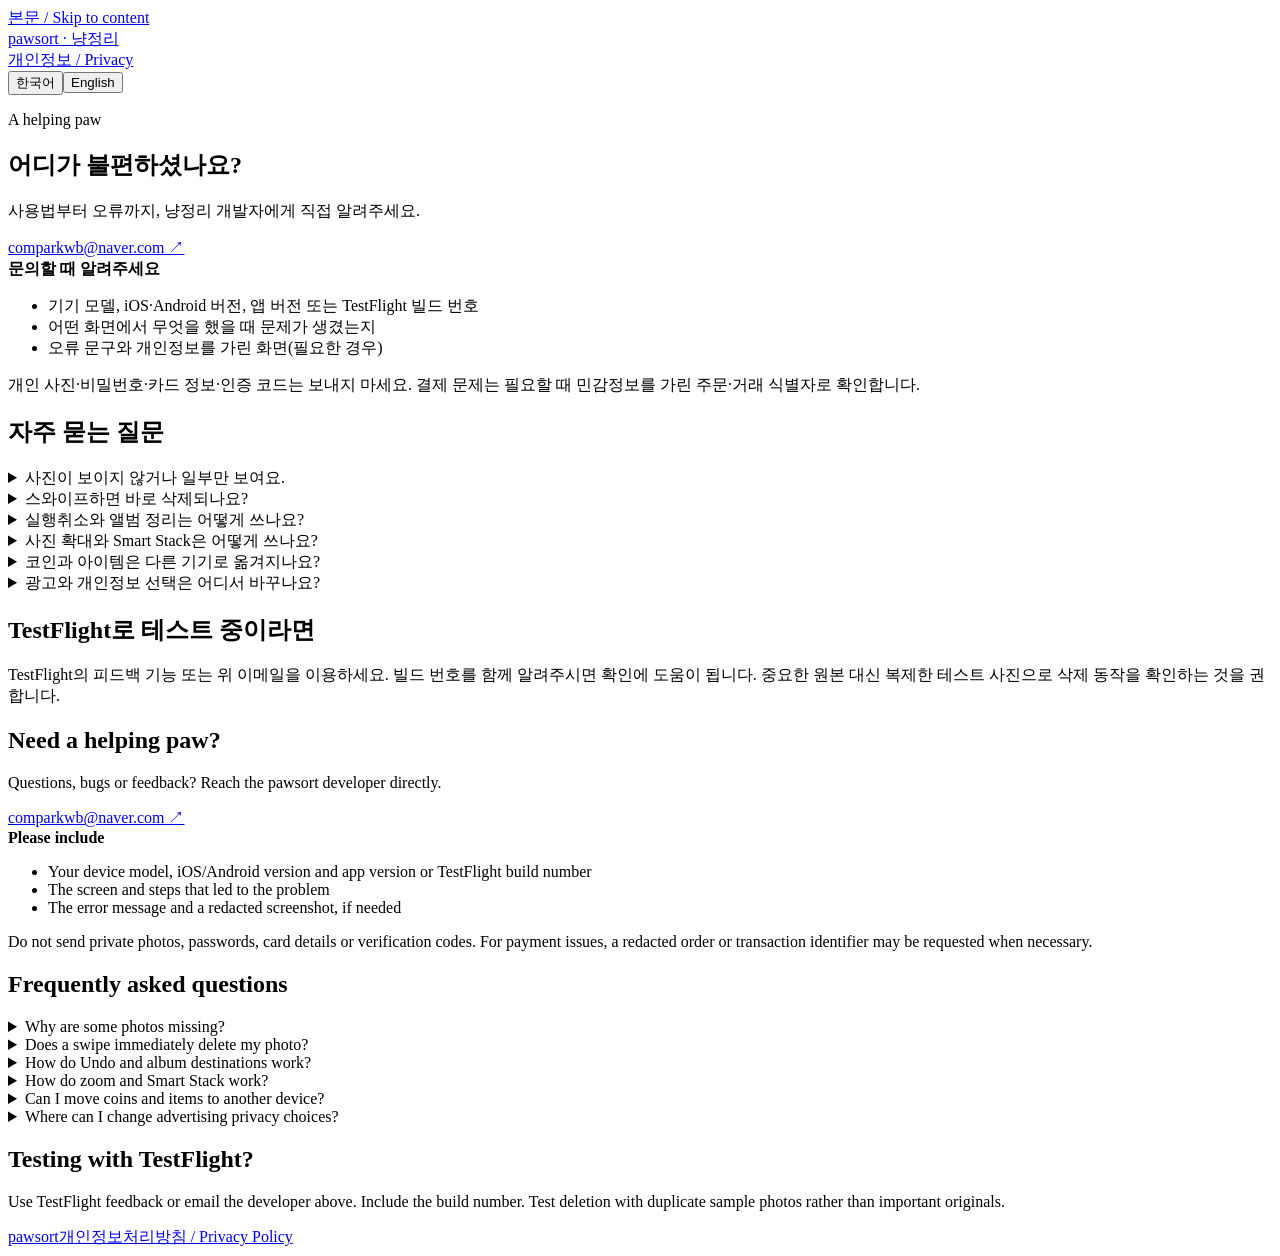
==== support.html @ 9f5468fb "Publish pawsort public support.html" ====
<!doctype html>
<html lang="ko"><head><meta charset="utf-8"><meta name="viewport" content="width=device-width,initial-scale=1"><meta name="description" content="냥정리 / pawsort 고객지원 · 사용법, 사진 권한, 삭제 대기, 코인 및 구매 문의. Support and FAQs."><meta name="referrer" content="strict-origin-when-cross-origin"><title>고객지원 · Support | pawsort</title><link rel="stylesheet" href="site.css"><script src="site.js" defer></script></head>
<body><a class="skip" href="#main">본문 / Skip to content</a><header><a class="brand" href="index.html" data-local>pawsort · 냥정리</a><nav aria-label="Main"><a href="privacy.html" data-local>개인정보 / Privacy</a><div class="language-controls"><button type="button" data-set-lang="ko" aria-pressed="true">한국어</button><button type="button" data-set-lang="en" aria-pressed="false">English</button></div></nav></header>
<main id="main"><p class="eyebrow">A helping paw</p><section data-lang="ko" lang="ko"><h1>어디가 불편하셨나요?</h1><p class="lead">사용법부터 오류까지, 냥정리 개발자에게 직접 알려주세요.</p><a class="contact" href="mailto:comparkwb@naver.com?subject=pawsort%20%EA%B3%A0%EA%B0%9D%EC%A7%80%EC%9B%90">comparkwb@naver.com ↗</a>
<div class="callout"><strong>문의할 때 알려주세요</strong><ul><li>기기 모델, iOS·Android 버전, 앱 버전 또는 TestFlight 빌드 번호</li><li>어떤 화면에서 무엇을 했을 때 문제가 생겼는지</li><li>오류 문구와 개인정보를 가린 화면(필요한 경우)</li></ul><p>개인 사진·비밀번호·카드 정보·인증 코드는 보내지 마세요. 결제 문제는 필요할 때 민감정보를 가린 주문·거래 식별자로 확인합니다.</p></div>
<h2>자주 묻는 질문</h2>
<details><summary>사진이 보이지 않거나 일부만 보여요.</summary><p>휴대폰 설정에서 냥정리의 사진·동영상 접근 권한을 확인하세요. 일부 사진만 허용했다면 그 사진만 표시됩니다. 앱 상단의 미분류·앨범·태그 필터도 확인하세요. iCloud 사진은 원본 다운로드에 시간이 필요할 수 있습니다.</p></details>
<details><summary>스와이프하면 바로 삭제되나요?</summary><p>삭제 동작은 먼저 공통 삭제 대기 큐에 넣습니다. Quick Flick과 Smart Stack의 대기 항목을 검토한 뒤 삭제를 확인하세요. 최종 삭제 시 운영체제가 추가 확인을 요구할 수 있습니다. 최근 삭제 항목과 복구 기간은 기기·사진 서비스에 따라 다릅니다.</p></details>
<details><summary>실행취소와 앨범 정리는 어떻게 쓰나요?</summary><p>화면의 실행취소 버튼으로 지원되는 직전 정리 동작을 되돌릴 수 있습니다. 앨범 대상은 짧게 눌러 목록에서 고르거나 길게 눌러 다이얼로 바꿉니다. iOS의 앨범 추가는 같은 사진을 앨범에 연결하는 방식으로, 전체 사진 보관함에서 원본이 사라지는 ‘이동’과 다릅니다. Android 동작은 기기·앨범에 따라 달라질 수 있습니다.</p></details>
<details><summary>사진 확대와 Smart Stack은 어떻게 쓰나요?</summary><p>사진은 두 손가락으로 확대·축소하고 확대된 위치는 두 손가락으로 이동합니다. 한 손가락 스와이프는 정리 동작입니다. Smart Stack은 선택한 범위의 비슷한 사진을 기기에서 분석합니다. 남길 사진을 고르고 완료하면 나머지는 공통 삭제 대기로 보냅니다.</p></details>
<details><summary>코인과 아이템은 다른 기기로 옮겨지나요?</summary><p>빌드 13부터 설정 → 코인·아이템 백업과 복구에서 복구 코드를 만들 수 있습니다. 재설치·기기 변경 전에 전체 코드를 앱 밖에 저장하고 새 기기에서 입력하세요. 코드 생성 시점의 코인·아이템·상자·장착 상태로 덮어쓰며 합산하지 않습니다. 사진·태그·정리 기록은 포함하지 않습니다. 잔액이 바뀌면 새 코드를 저장하세요. 서버가 없어 잃어버린 코드의 재발급과 복사·변조·재사용 방지는 보장할 수 없습니다. 유료 구매 영수증을 대신하지 않으며 실결제는 아직 준비 중입니다.</p></details>
<details><summary>광고와 개인정보 선택은 어디서 바꾸나요?</summary><p>빌드 13부터 배너 표시 토글은 제공하지 않습니다. 동의 SDK가 요구하는 경우 설정에 ‘광고 개인정보 선택’ 메뉴가 표시됩니다. 자세한 내용은 <a href="privacy.html" data-local>개인정보처리방침</a>을 확인하세요.</p></details>
<h2>TestFlight로 테스트 중이라면</h2><p>TestFlight의 피드백 기능 또는 위 이메일을 이용하세요. 빌드 번호를 함께 알려주시면 확인에 도움이 됩니다. 중요한 원본 대신 복제한 테스트 사진으로 삭제 동작을 확인하는 것을 권합니다.</p></section>
<section data-lang="en" lang="en"><h1>Need a helping paw?</h1><p class="lead">Questions, bugs or feedback? Reach the pawsort developer directly.</p><a class="contact" href="mailto:comparkwb@naver.com?subject=pawsort%20Support">comparkwb@naver.com ↗</a>
<div class="callout"><strong>Please include</strong><ul><li>Your device model, iOS/Android version and app version or TestFlight build number</li><li>The screen and steps that led to the problem</li><li>The error message and a redacted screenshot, if needed</li></ul><p>Do not send private photos, passwords, card details or verification codes. For payment issues, a redacted order or transaction identifier may be requested when necessary.</p></div>
<h2>Frequently asked questions</h2>
<details><summary>Why are some photos missing?</summary><p>Check pawsort’s photo/video permissions in your phone’s settings. Limited access shows only authorized media. Also check the Unfiled, album and tag filters at the top of the app. Cloud-backed media may need time to download.</p></details>
<details><summary>Does a swipe immediately delete my photo?</summary><p>No. Delete actions first enter the shared pending-deletion queue. Review items from Quick Flick and Smart Stack before confirming deletion. Your operating system may ask for additional confirmation. Recently Deleted and recovery periods depend on your device and photo service.</p></details>
<details><summary>How do Undo and album destinations work?</summary><p>Use Undo for the previous supported sorting action. Tap an album destination to open a list or hold it to use the dial. On iOS, adding to an album links the same photo to that album; it does not remove the original from the full library. Android behavior can differ by device and destination.</p></details>
<details><summary>How do zoom and Smart Stack work?</summary><p>Pinch with two fingers to zoom, and use two fingers to pan. A one-finger swipe remains a sorting gesture. Smart Stack analyzes similar photos in your selected scope on your device. Choose what to keep; completing a group sends the other photos to the shared pending-deletion queue.</p></details>
<details><summary>Can I move coins and items to another device?</summary><p>From build 13, open Settings → Back up and restore coins &amp; items to create a recovery code. Save the complete code outside the app before reinstalling or changing devices, then enter it on the new device. It replaces, rather than adds to, coins, items, chests and equipment with the saved snapshot. Photos, tags and sorting history are excluded. Save a new code after balance changes. There is no server to reissue lost codes or fully prevent copying, modification or reuse. A code is not a purchase receipt; paid purchases remain in preparation.</p></details>
<details><summary>Where can I change advertising privacy choices?</summary><p>From build 13, there is no banner-visibility toggle. When required by the consent SDK, an “Ad privacy choices” menu appears in Settings. See the <a href="privacy.html" data-local>Privacy Policy</a>.</p></details>
<h2>Testing with TestFlight?</h2><p>Use TestFlight feedback or email the developer above. Include the build number. Test deletion with duplicate sample photos rather than important originals.</p></section>
</main><footer><a href="index.html" data-local>pawsort</a><a href="privacy.html" data-local>개인정보처리방침 / Privacy Policy</a></footer></body></html>
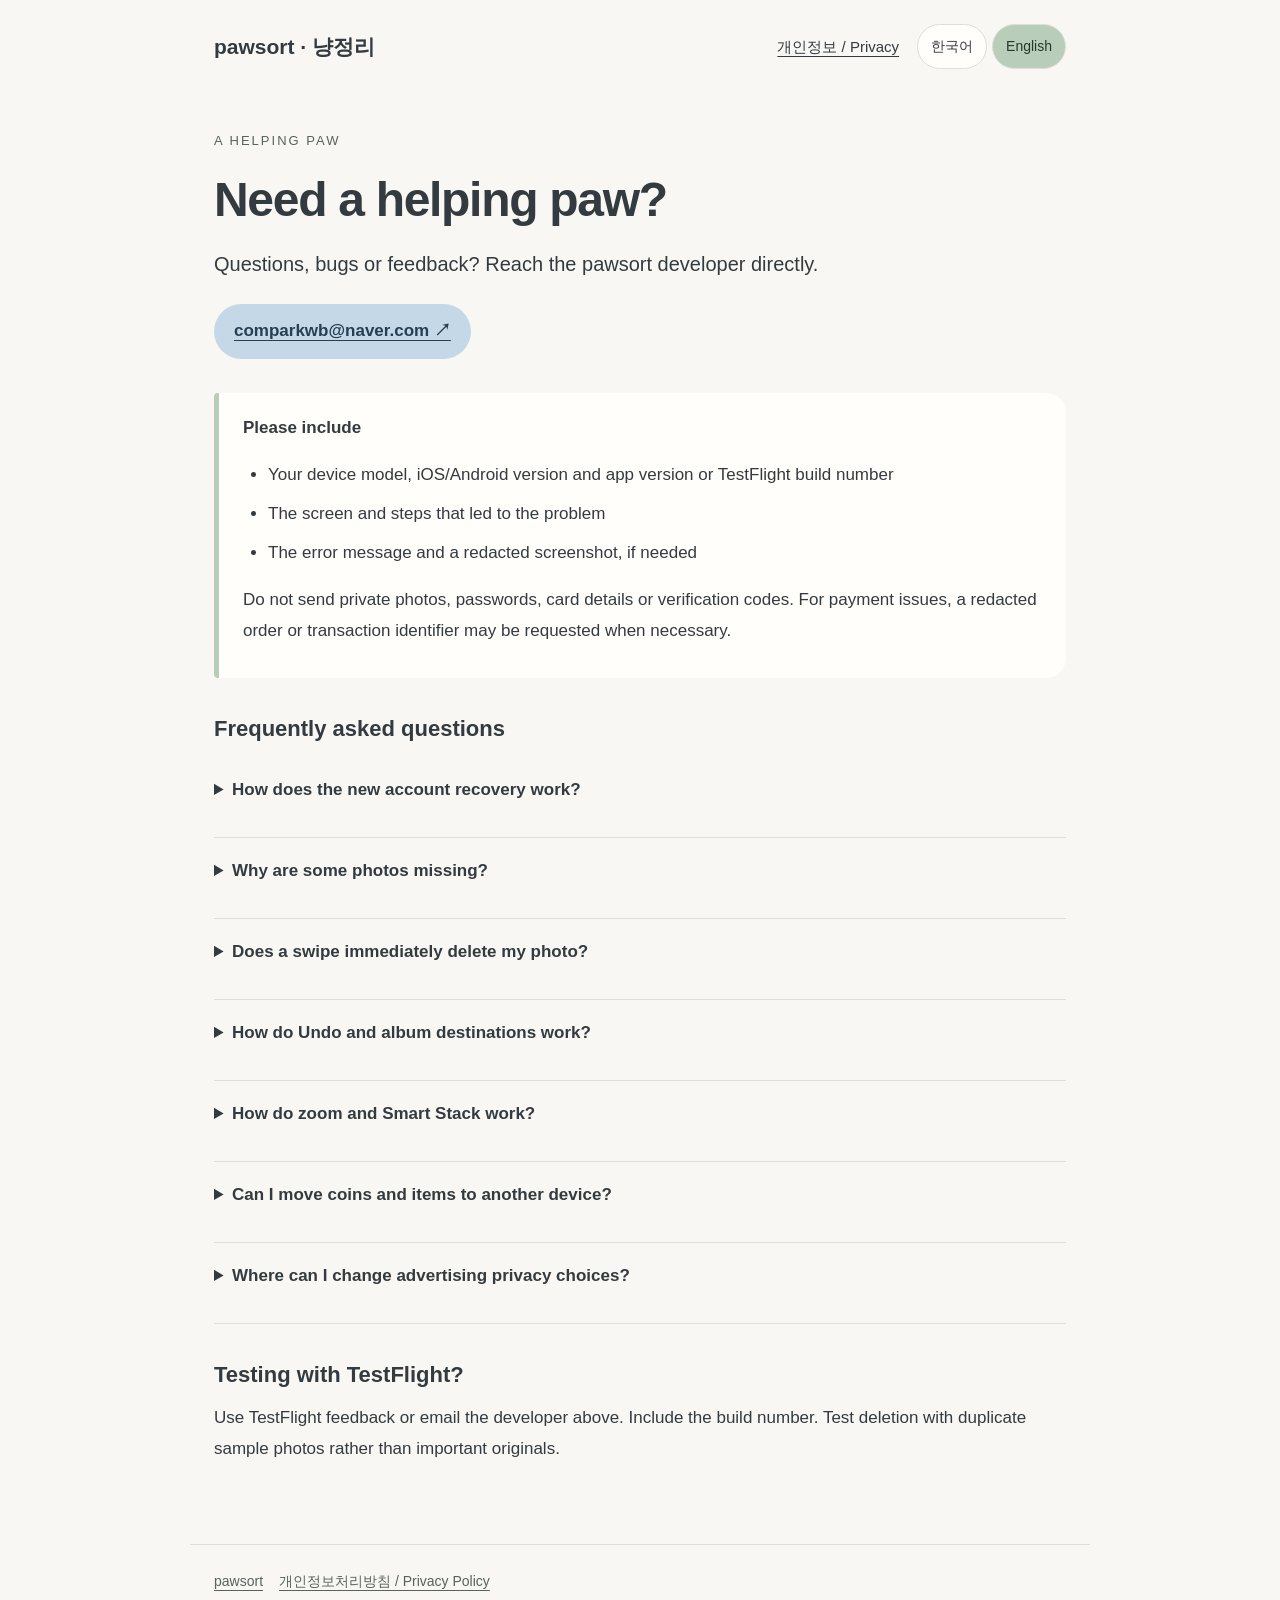
==== commit bbff030b: "docs: clarify Firebase account rollout, recovery and reward privacy" ====
--- a/support.html
+++ b/support.html
@@ -4,6 +4,7 @@
 <main id="main"><p class="eyebrow">A helping paw</p><section data-lang="ko" lang="ko"><h1>어디가 불편하셨나요?</h1><p class="lead">사용법부터 오류까지, 냥정리 개발자에게 직접 알려주세요.</p><a class="contact" href="mailto:comparkwb@naver.com?subject=pawsort%20%EA%B3%A0%EA%B0%9D%EC%A7%80%EC%9B%90">comparkwb@naver.com ↗</a>
 <div class="callout"><strong>문의할 때 알려주세요</strong><ul><li>기기 모델, iOS·Android 버전, 앱 버전 또는 TestFlight 빌드 번호</li><li>어떤 화면에서 무엇을 했을 때 문제가 생겼는지</li><li>오류 문구와 개인정보를 가린 화면(필요한 경우)</li></ul><p>개인 사진·비밀번호·카드 정보·인증 코드는 보내지 마세요. 결제 문제는 필요할 때 민감정보를 가린 주문·거래 식별자로 확인합니다.</p></div>
 <h2>자주 묻는 질문</h2>
+<details><summary>새 계정 복구는 어떻게 사용하나요?</summary><p>개발 중인 1.0 빌드 14에는 설정 → 계정과 복구를 추가했습니다. 게스트 계정은 재설치 후 복구를 보장하지 않으므로 제공자 설정이 완료되면 Apple 또는 Google에 연결하세요. 기존 계정 복구는 자동 합산 없이 해당 계정으로 전환합니다. 기존 로컬 코인과 아이템은 기기에 보존하고 검증 대기로 요청할 수 있습니다. 서버 지갑과 실제 광고 보상·실결제는 아직 비활성 상태입니다. 아래 복구 코드 설명은 기존 빌드 13용입니다.</p></details>
 <details><summary>사진이 보이지 않거나 일부만 보여요.</summary><p>휴대폰 설정에서 냥정리의 사진·동영상 접근 권한을 확인하세요. 일부 사진만 허용했다면 그 사진만 표시됩니다. 앱 상단의 미분류·앨범·태그 필터도 확인하세요. iCloud 사진은 원본 다운로드에 시간이 필요할 수 있습니다.</p></details>
 <details><summary>스와이프하면 바로 삭제되나요?</summary><p>삭제 동작은 먼저 공통 삭제 대기 큐에 넣습니다. Quick Flick과 Smart Stack의 대기 항목을 검토한 뒤 삭제를 확인하세요. 최종 삭제 시 운영체제가 추가 확인을 요구할 수 있습니다. 최근 삭제 항목과 복구 기간은 기기·사진 서비스에 따라 다릅니다.</p></details>
 <details><summary>실행취소와 앨범 정리는 어떻게 쓰나요?</summary><p>화면의 실행취소 버튼으로 지원되는 직전 정리 동작을 되돌릴 수 있습니다. 앨범 대상은 짧게 눌러 목록에서 고르거나 길게 눌러 다이얼로 바꿉니다. iOS의 앨범 추가는 같은 사진을 앨범에 연결하는 방식으로, 전체 사진 보관함에서 원본이 사라지는 ‘이동’과 다릅니다. Android 동작은 기기·앨범에 따라 달라질 수 있습니다.</p></details>
@@ -14,6 +15,7 @@
 <section data-lang="en" lang="en"><h1>Need a helping paw?</h1><p class="lead">Questions, bugs or feedback? Reach the pawsort developer directly.</p><a class="contact" href="mailto:comparkwb@naver.com?subject=pawsort%20Support">comparkwb@naver.com ↗</a>
 <div class="callout"><strong>Please include</strong><ul><li>Your device model, iOS/Android version and app version or TestFlight build number</li><li>The screen and steps that led to the problem</li><li>The error message and a redacted screenshot, if needed</li></ul><p>Do not send private photos, passwords, card details or verification codes. For payment issues, a redacted order or transaction identifier may be requested when necessary.</p></div>
 <h2>Frequently asked questions</h2>
+<details><summary>How does the new account recovery work?</summary><p>Development version 1.0, build 14 adds Settings → Account &amp; recovery. Guest accounts may not survive reinstallation: link Apple or Google once the provider configuration is complete. Restoring an existing account switches accounts without automatically merging balances. Legacy coins and items remain on your device and can be submitted for review. Server wallets, real ad rewards and live purchases are not activated yet. The recovery-code instructions below apply to existing build 13.</p></details>
 <details><summary>Why are some photos missing?</summary><p>Check pawsort’s photo/video permissions in your phone’s settings. Limited access shows only authorized media. Also check the Unfiled, album and tag filters at the top of the app. Cloud-backed media may need time to download.</p></details>
 <details><summary>Does a swipe immediately delete my photo?</summary><p>No. Delete actions first enter the shared pending-deletion queue. Review items from Quick Flick and Smart Stack before confirming deletion. Your operating system may ask for additional confirmation. Recently Deleted and recovery periods depend on your device and photo service.</p></details>
 <details><summary>How do Undo and album destinations work?</summary><p>Use Undo for the previous supported sorting action. Tap an album destination to open a list or hold it to use the dial. On iOS, adding to an album links the same photo to that album; it does not remove the original from the full library. Android behavior can differ by device and destination.</p></details>
--- a/site.css
+++ b/site.css
@@ -0,0 +1,4 @@
+:root{color-scheme:light dark;--bg:#f8f7f3;--surface:#fffefa;--text:#343b40;--muted:#58635f;--line:#dedfd6;--sage:#b9cdbb;--blue:#c5d8e8;--rose:#e9c6c6}
+*{box-sizing:border-box}body{margin:0;background:var(--bg);color:var(--text);font:17px/1.8 -apple-system,BlinkMacSystemFont,"Segoe UI",sans-serif;overflow-wrap:anywhere}a{color:inherit;text-underline-offset:4px}a:hover{text-decoration-thickness:2px}a:focus-visible,button:focus-visible,summary:focus-visible{outline:3px solid #527b9a;outline-offset:4px}header,main,footer{max-width:900px;margin:auto;padding:24px}header{display:flex;align-items:center;justify-content:space-between;gap:16px;flex-wrap:wrap}.brand{font-size:21px;font-weight:800;text-decoration:none}nav{display:flex;gap:18px;align-items:center;flex-wrap:wrap}nav a{font-size:15px}.language-controls{display:flex;gap:5px}button{font:inherit;font-size:14px;border:1px solid var(--line);padding:9px 13px;background:var(--surface);color:var(--text);border-radius:24px;cursor:pointer;min-height:44px}button[aria-pressed=true]{background:var(--sage);color:#25392c}h1{font-size:clamp(32px,6vw,48px);line-height:1.2;letter-spacing:-1.3px;margin:18px 0}h2{font-size:22px;line-height:1.4;margin:36px 0 12px}p{margin:12px 0}ul,ol{padding-left:25px}li{margin:8px 0}.eyebrow{font-size:13px;text-transform:uppercase;letter-spacing:2px;color:var(--muted)}.lead{font-size:20px;max-width:640px}.meta,footer{font-size:14px;color:var(--muted)}.callout{background:var(--surface);border-left:5px solid var(--sage);padding:20px 24px;border-radius:4px 20px 20px 4px;margin:24px 0}.contact{display:inline-block;background:var(--blue);color:#263f53;padding:12px 20px;border-radius:30px;font-weight:650;margin:10px 0}.links{display:flex;gap:14px;flex-wrap:wrap;margin:32px 0}.links a{padding:16px 22px;background:var(--surface);border:1px solid var(--line);border-radius:18px}.skip{position:absolute;left:16px;top:-100px;background:var(--surface);padding:12px;z-index:2}.skip:focus{top:12px}details{border-bottom:1px solid var(--line);padding:18px 0}summary{cursor:pointer;font-weight:650;min-height:44px}details p{padding:4px 0 4px 20px}footer{border-top:1px solid var(--line);margin-top:44px;padding-bottom:40px}footer a{margin-right:16px}[hidden]{display:none!important}
+@media(prefers-color-scheme:dark){:root{--bg:#202522;--surface:#2b322e;--text:#f1f0e9;--muted:#bec7be;--line:#4a564d}.contact{background:#c5d8e8}}
+@media(max-width:440px){header,main,footer{padding:20px}nav{gap:12px}.lead{font-size:18px}.callout{padding:16px 18px}}
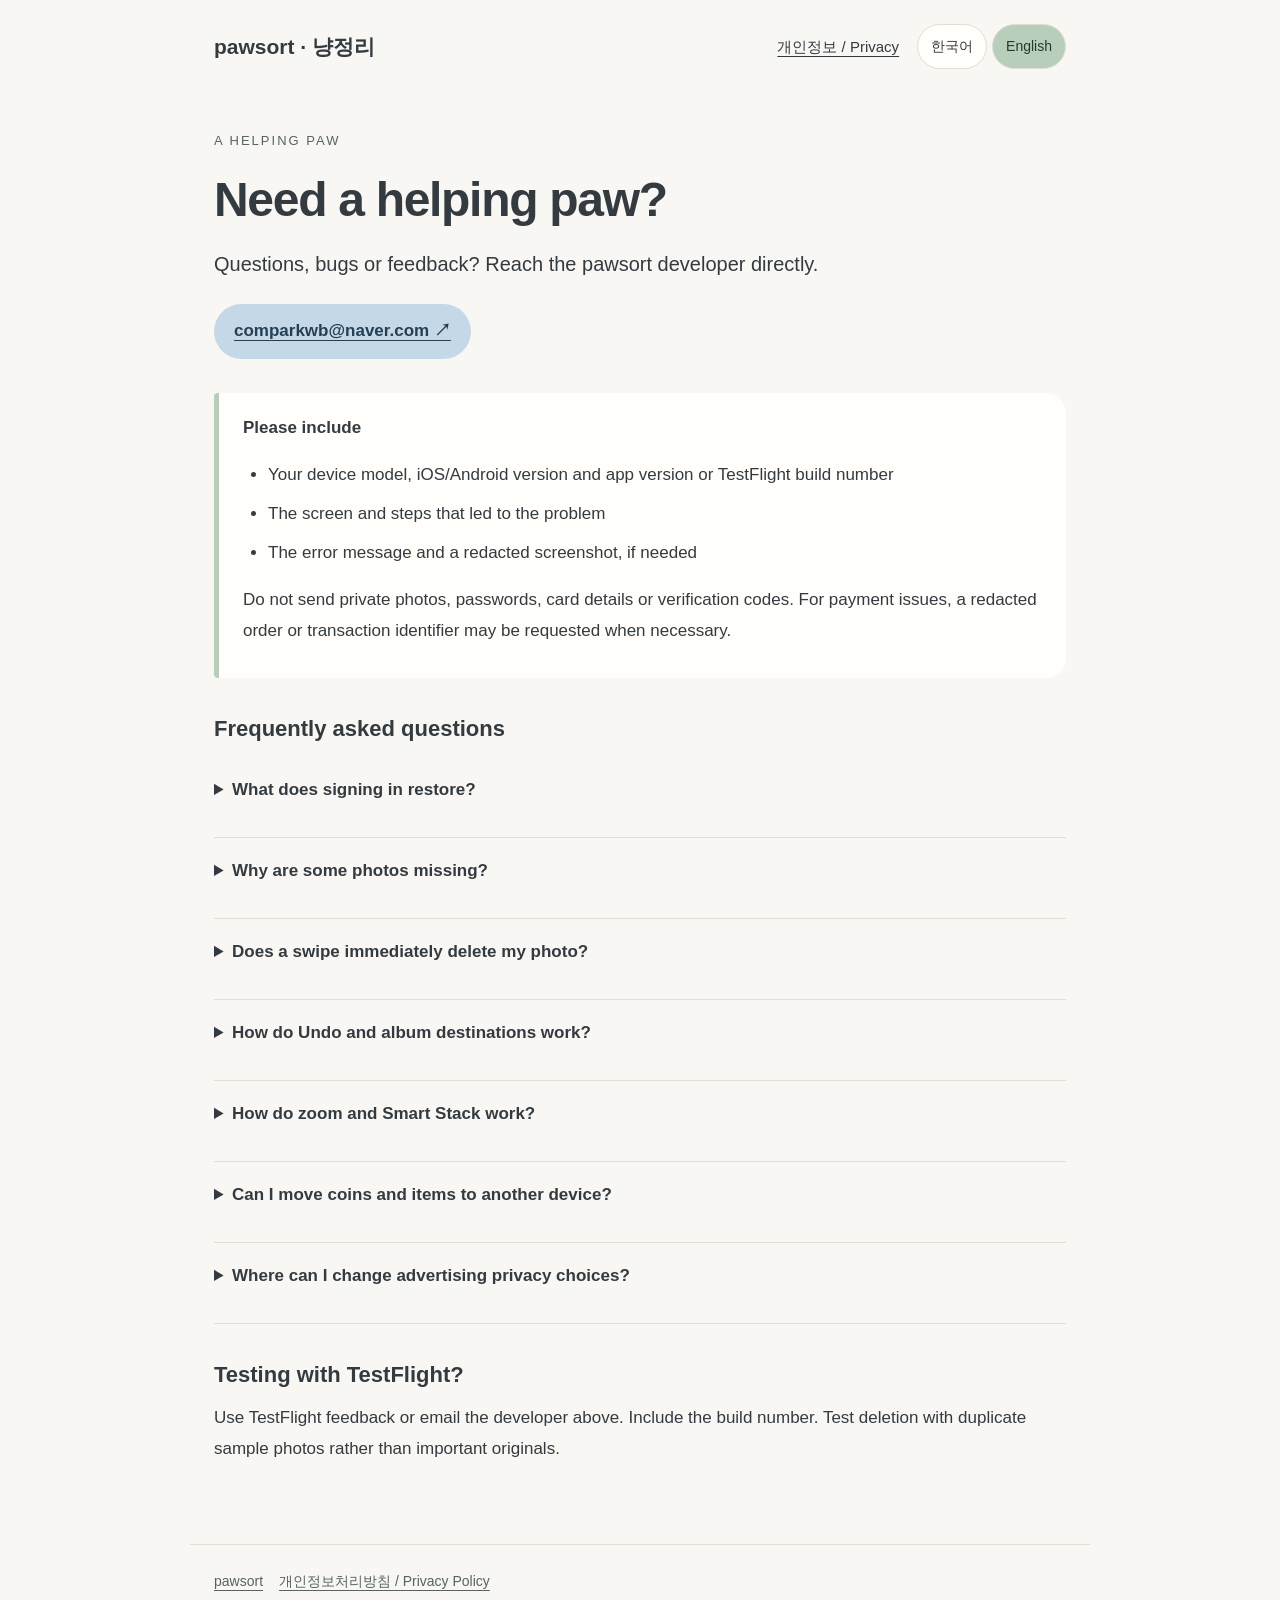
==== commit 1b9b4bea: "Document PawSort account backup and restore for build 16" ====
--- a/support.html
+++ b/support.html
@@ -4,23 +4,23 @@
 <main id="main"><p class="eyebrow">A helping paw</p><section data-lang="ko" lang="ko"><h1>어디가 불편하셨나요?</h1><p class="lead">사용법부터 오류까지, 냥정리 개발자에게 직접 알려주세요.</p><a class="contact" href="mailto:comparkwb@naver.com?subject=pawsort%20%EA%B3%A0%EA%B0%9D%EC%A7%80%EC%9B%90">comparkwb@naver.com ↗</a>
 <div class="callout"><strong>문의할 때 알려주세요</strong><ul><li>기기 모델, iOS·Android 버전, 앱 버전 또는 TestFlight 빌드 번호</li><li>어떤 화면에서 무엇을 했을 때 문제가 생겼는지</li><li>오류 문구와 개인정보를 가린 화면(필요한 경우)</li></ul><p>개인 사진·비밀번호·카드 정보·인증 코드는 보내지 마세요. 결제 문제는 필요할 때 민감정보를 가린 주문·거래 식별자로 확인합니다.</p></div>
 <h2>자주 묻는 질문</h2>
-<details><summary>새 계정 복구는 어떻게 사용하나요?</summary><p>개발 중인 1.0 빌드 14에는 설정 → 계정과 복구를 추가했습니다. 게스트 계정은 재설치 후 복구를 보장하지 않으므로 제공자 설정이 완료되면 Apple 또는 Google에 연결하세요. 기존 계정 복구는 자동 합산 없이 해당 계정으로 전환합니다. 기존 로컬 코인과 아이템은 기기에 보존하고 검증 대기로 요청할 수 있습니다. 서버 지갑과 실제 광고 보상·실결제는 아직 비활성 상태입니다. 아래 복구 코드 설명은 기존 빌드 13용입니다.</p></details>
+<details><summary>로그인하면 무엇이 복구되나요?</summary><p>빌드 16부터 Apple·Google 계정에 연결하면 코인 전체 잔액·상자·아이템·장착 상태를 백업하고 재설치 후 같은 계정으로 복구합니다. 사진·앨범·태그·정리 기록은 백업하지 않습니다. 사진 정리는 로그인 없이 사용할 수 있지만 게스트 데이터는 재설치 후 복구를 보장하지 않습니다.</p></details>
 <details><summary>사진이 보이지 않거나 일부만 보여요.</summary><p>휴대폰 설정에서 냥정리의 사진·동영상 접근 권한을 확인하세요. 일부 사진만 허용했다면 그 사진만 표시됩니다. 앱 상단의 미분류·앨범·태그 필터도 확인하세요. iCloud 사진은 원본 다운로드에 시간이 필요할 수 있습니다.</p></details>
 <details><summary>스와이프하면 바로 삭제되나요?</summary><p>삭제 동작은 먼저 공통 삭제 대기 큐에 넣습니다. Quick Flick과 Smart Stack의 대기 항목을 검토한 뒤 삭제를 확인하세요. 최종 삭제 시 운영체제가 추가 확인을 요구할 수 있습니다. 최근 삭제 항목과 복구 기간은 기기·사진 서비스에 따라 다릅니다.</p></details>
 <details><summary>실행취소와 앨범 정리는 어떻게 쓰나요?</summary><p>화면의 실행취소 버튼으로 지원되는 직전 정리 동작을 되돌릴 수 있습니다. 앨범 대상은 짧게 눌러 목록에서 고르거나 길게 눌러 다이얼로 바꿉니다. iOS의 앨범 추가는 같은 사진을 앨범에 연결하는 방식으로, 전체 사진 보관함에서 원본이 사라지는 ‘이동’과 다릅니다. Android 동작은 기기·앨범에 따라 달라질 수 있습니다.</p></details>
 <details><summary>사진 확대와 Smart Stack은 어떻게 쓰나요?</summary><p>사진은 두 손가락으로 확대·축소하고 확대된 위치는 두 손가락으로 이동합니다. 한 손가락 스와이프는 정리 동작입니다. Smart Stack은 선택한 범위의 비슷한 사진을 기기에서 분석합니다. 남길 사진을 고르고 완료하면 나머지는 공통 삭제 대기로 보냅니다.</p></details>
-<details><summary>코인과 아이템은 다른 기기로 옮겨지나요?</summary><p>빌드 13부터 설정 → 코인·아이템 백업과 복구에서 복구 코드를 만들 수 있습니다. 재설치·기기 변경 전에 전체 코드를 앱 밖에 저장하고 새 기기에서 입력하세요. 코드 생성 시점의 코인·아이템·상자·장착 상태로 덮어쓰며 합산하지 않습니다. 사진·태그·정리 기록은 포함하지 않습니다. 잔액이 바뀌면 새 코드를 저장하세요. 서버가 없어 잃어버린 코드의 재발급과 복사·변조·재사용 방지는 보장할 수 없습니다. 유료 구매 영수증을 대신하지 않으며 실결제는 아직 준비 중입니다.</p></details>
+<details><summary>코인과 아이템은 다른 기기로 옮겨지나요?</summary><p>기존 기기의 설정 → 로그인과 계정 → ‘지금 백업 확인’에서 완료를 확인한 뒤 새 기기에서 같은 Apple·Google 계정으로 로그인하세요. 잔액은 합산하지 않으며 충돌 시 사용할 사본을 선택합니다. 네트워크 오류나 무료 서비스 할당량 때문에 백업이 지연될 수 있으므로 완료 전 앱을 삭제하지 마세요. 실제 유료 구매·광고 시청 코인 지급은 아직 비활성이며 백업 자체는 결제 검증 수단이 아닙니다. 계정과 클라우드 데이터 삭제는 재인증 후 계정·백업을 삭제하며 원본 사진에는 영향을 주지 않습니다.</p></details>
 <details><summary>광고와 개인정보 선택은 어디서 바꾸나요?</summary><p>빌드 13부터 배너 표시 토글은 제공하지 않습니다. 동의 SDK가 요구하는 경우 설정에 ‘광고 개인정보 선택’ 메뉴가 표시됩니다. 자세한 내용은 <a href="privacy.html" data-local>개인정보처리방침</a>을 확인하세요.</p></details>
 <h2>TestFlight로 테스트 중이라면</h2><p>TestFlight의 피드백 기능 또는 위 이메일을 이용하세요. 빌드 번호를 함께 알려주시면 확인에 도움이 됩니다. 중요한 원본 대신 복제한 테스트 사진으로 삭제 동작을 확인하는 것을 권합니다.</p></section>
 <section data-lang="en" lang="en"><h1>Need a helping paw?</h1><p class="lead">Questions, bugs or feedback? Reach the pawsort developer directly.</p><a class="contact" href="mailto:comparkwb@naver.com?subject=pawsort%20Support">comparkwb@naver.com ↗</a>
 <div class="callout"><strong>Please include</strong><ul><li>Your device model, iOS/Android version and app version or TestFlight build number</li><li>The screen and steps that led to the problem</li><li>The error message and a redacted screenshot, if needed</li></ul><p>Do not send private photos, passwords, card details or verification codes. For payment issues, a redacted order or transaction identifier may be requested when necessary.</p></div>
 <h2>Frequently asked questions</h2>
-<details><summary>How does the new account recovery work?</summary><p>Development version 1.0, build 14 adds Settings → Account &amp; recovery. Guest accounts may not survive reinstallation: link Apple or Google once the provider configuration is complete. Restoring an existing account switches accounts without automatically merging balances. Legacy coins and items remain on your device and can be submitted for review. Server wallets, real ad rewards and live purchases are not activated yet. The recovery-code instructions below apply to existing build 13.</p></details>
+<details><summary>What does signing in restore?</summary><p>From build 16, link Apple/Google to back up your complete coin balance, chests, items and equipped effects. Sign in with the same account after reinstalling to restore them. Photos, albums, tags and sorting history are not backed up. Sorting works without sign-in, but unlinked guest data may not survive reinstallation.</p></details>
 <details><summary>Why are some photos missing?</summary><p>Check pawsort’s photo/video permissions in your phone’s settings. Limited access shows only authorized media. Also check the Unfiled, album and tag filters at the top of the app. Cloud-backed media may need time to download.</p></details>
 <details><summary>Does a swipe immediately delete my photo?</summary><p>No. Delete actions first enter the shared pending-deletion queue. Review items from Quick Flick and Smart Stack before confirming deletion. Your operating system may ask for additional confirmation. Recently Deleted and recovery periods depend on your device and photo service.</p></details>
 <details><summary>How do Undo and album destinations work?</summary><p>Use Undo for the previous supported sorting action. Tap an album destination to open a list or hold it to use the dial. On iOS, adding to an album links the same photo to that album; it does not remove the original from the full library. Android behavior can differ by device and destination.</p></details>
 <details><summary>How do zoom and Smart Stack work?</summary><p>Pinch with two fingers to zoom, and use two fingers to pan. A one-finger swipe remains a sorting gesture. Smart Stack analyzes similar photos in your selected scope on your device. Choose what to keep; completing a group sends the other photos to the shared pending-deletion queue.</p></details>
-<details><summary>Can I move coins and items to another device?</summary><p>From build 13, open Settings → Back up and restore coins &amp; items to create a recovery code. Save the complete code outside the app before reinstalling or changing devices, then enter it on the new device. It replaces, rather than adds to, coins, items, chests and equipment with the saved snapshot. Photos, tags and sorting history are excluded. Save a new code after balance changes. There is no server to reissue lost codes or fully prevent copying, modification or reuse. A code is not a purchase receipt; paid purchases remain in preparation.</p></details>
+<details><summary>Can I move coins and items to another device?</summary><p>Use “Check backup now” in Settings → Sign-in &amp; account on your old device and confirm completion, then sign in with the same Apple/Google account on the new device. Balances are not added; conflicting changes require choosing a copy. Network failures or free-service quotas may delay backup. Do not uninstall before backup completes. Live purchases and rewarded-ad coin grants remain disabled; the backup itself is not proof of payment. Delete account and cloud data removes the account and backup after reauthentication, not your original photos.</p></details>
 <details><summary>Where can I change advertising privacy choices?</summary><p>From build 13, there is no banner-visibility toggle. When required by the consent SDK, an “Ad privacy choices” menu appears in Settings. See the <a href="privacy.html" data-local>Privacy Policy</a>.</p></details>
 <h2>Testing with TestFlight?</h2><p>Use TestFlight feedback or email the developer above. Include the build number. Test deletion with duplicate sample photos rather than important originals.</p></section>
 </main><footer><a href="index.html" data-local>pawsort</a><a href="privacy.html" data-local>개인정보처리방침 / Privacy Policy</a></footer></body></html>
